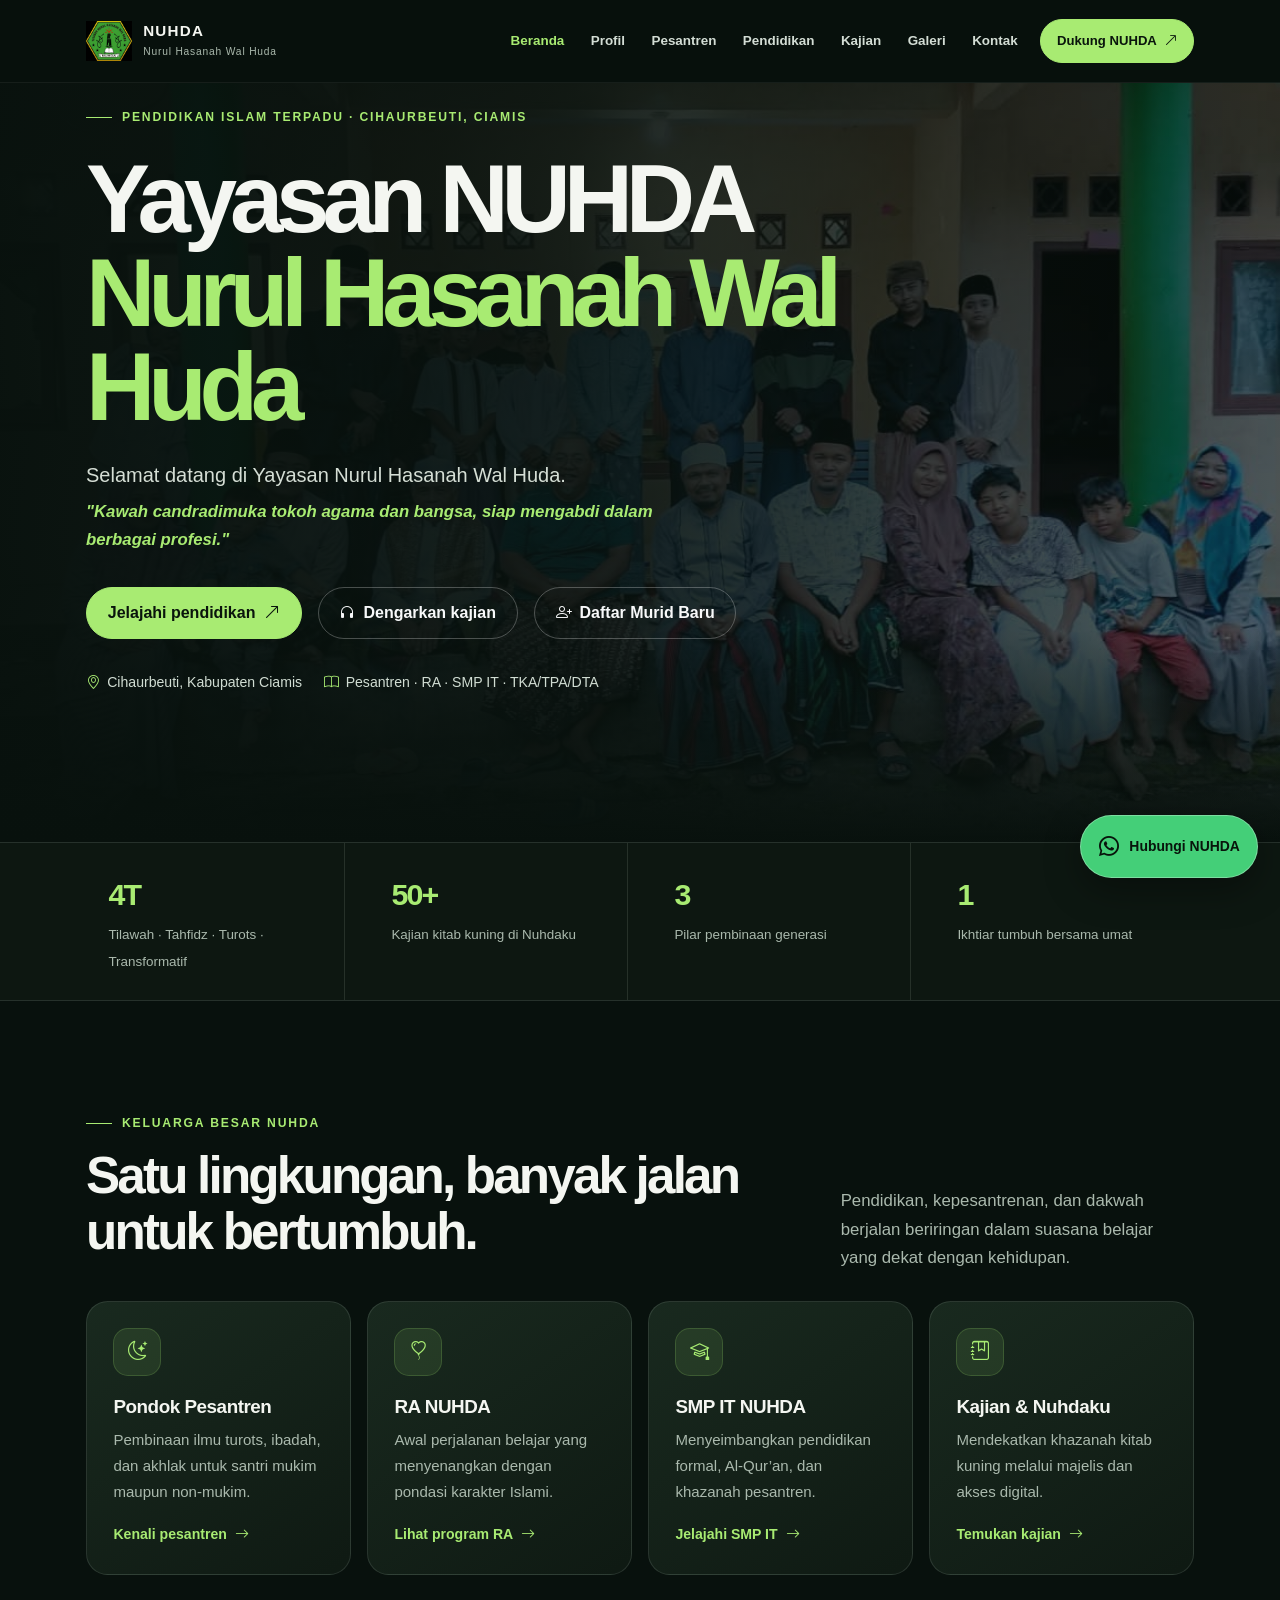
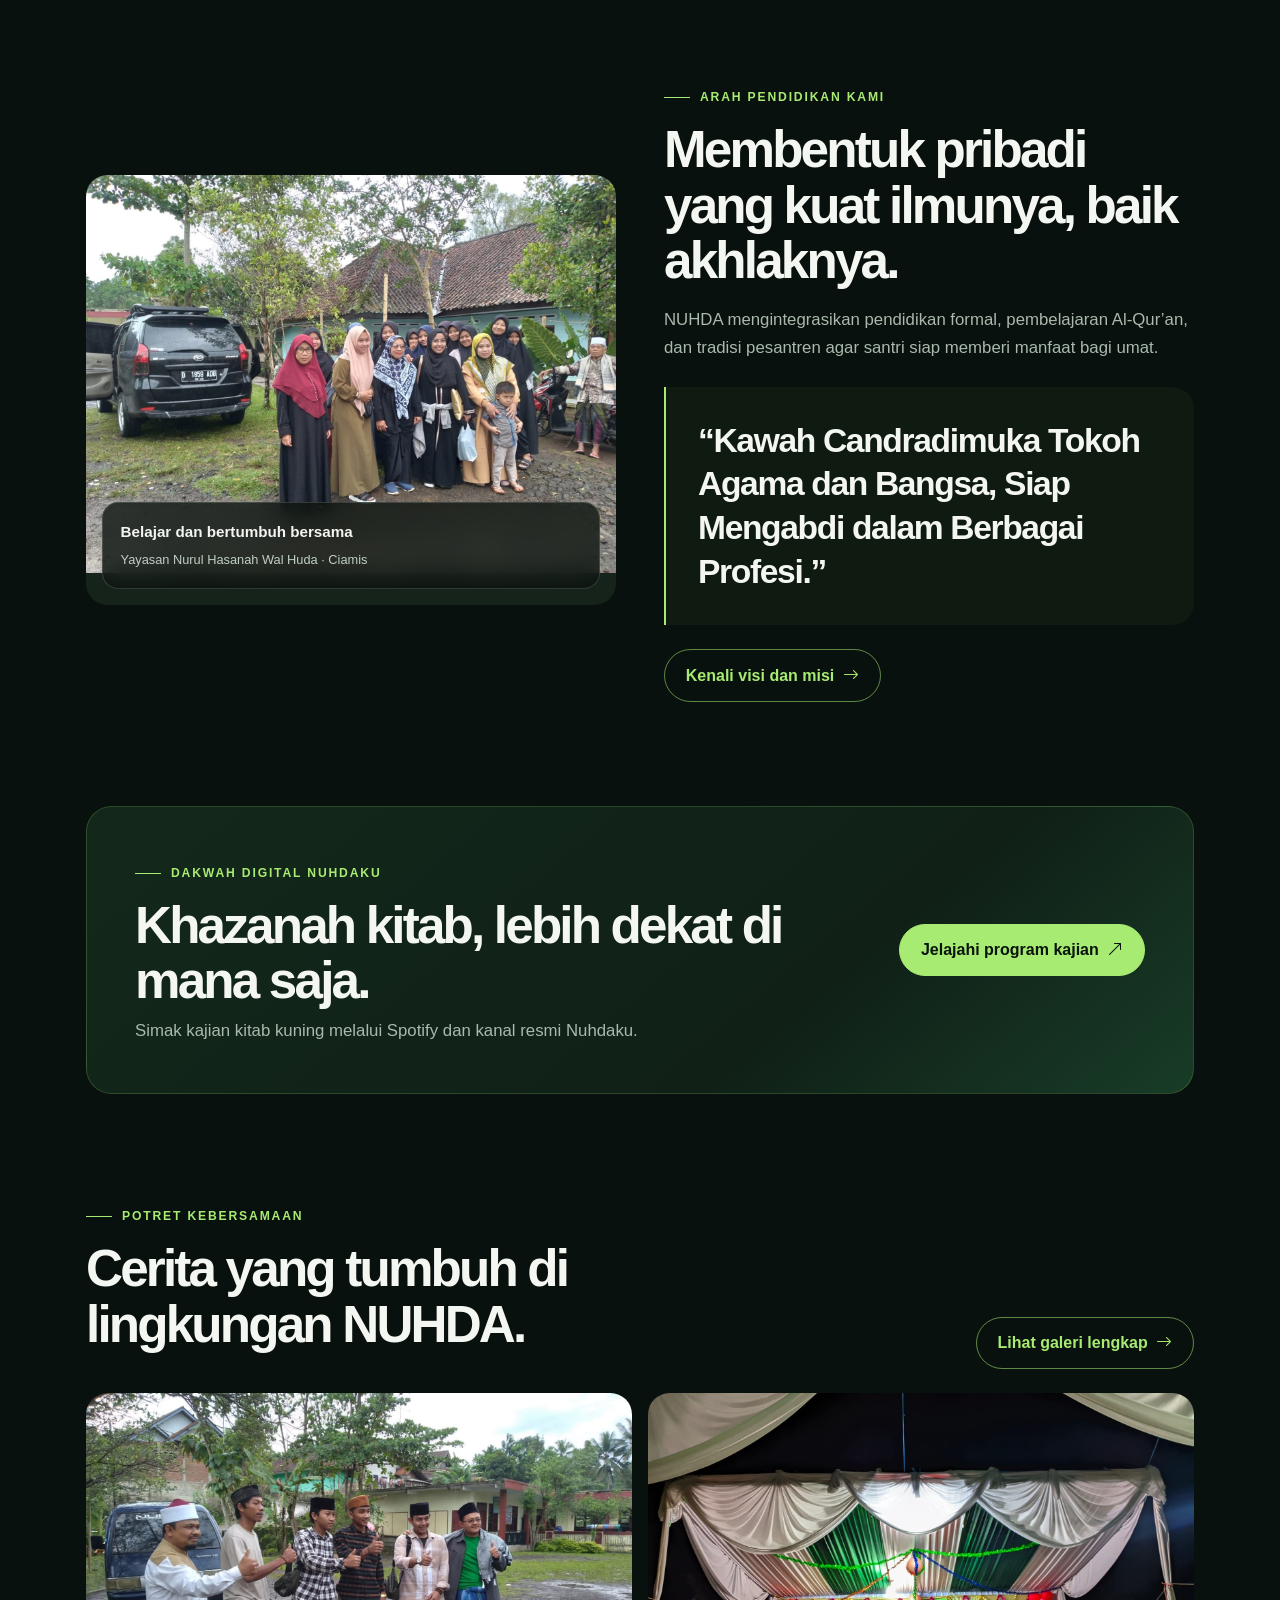
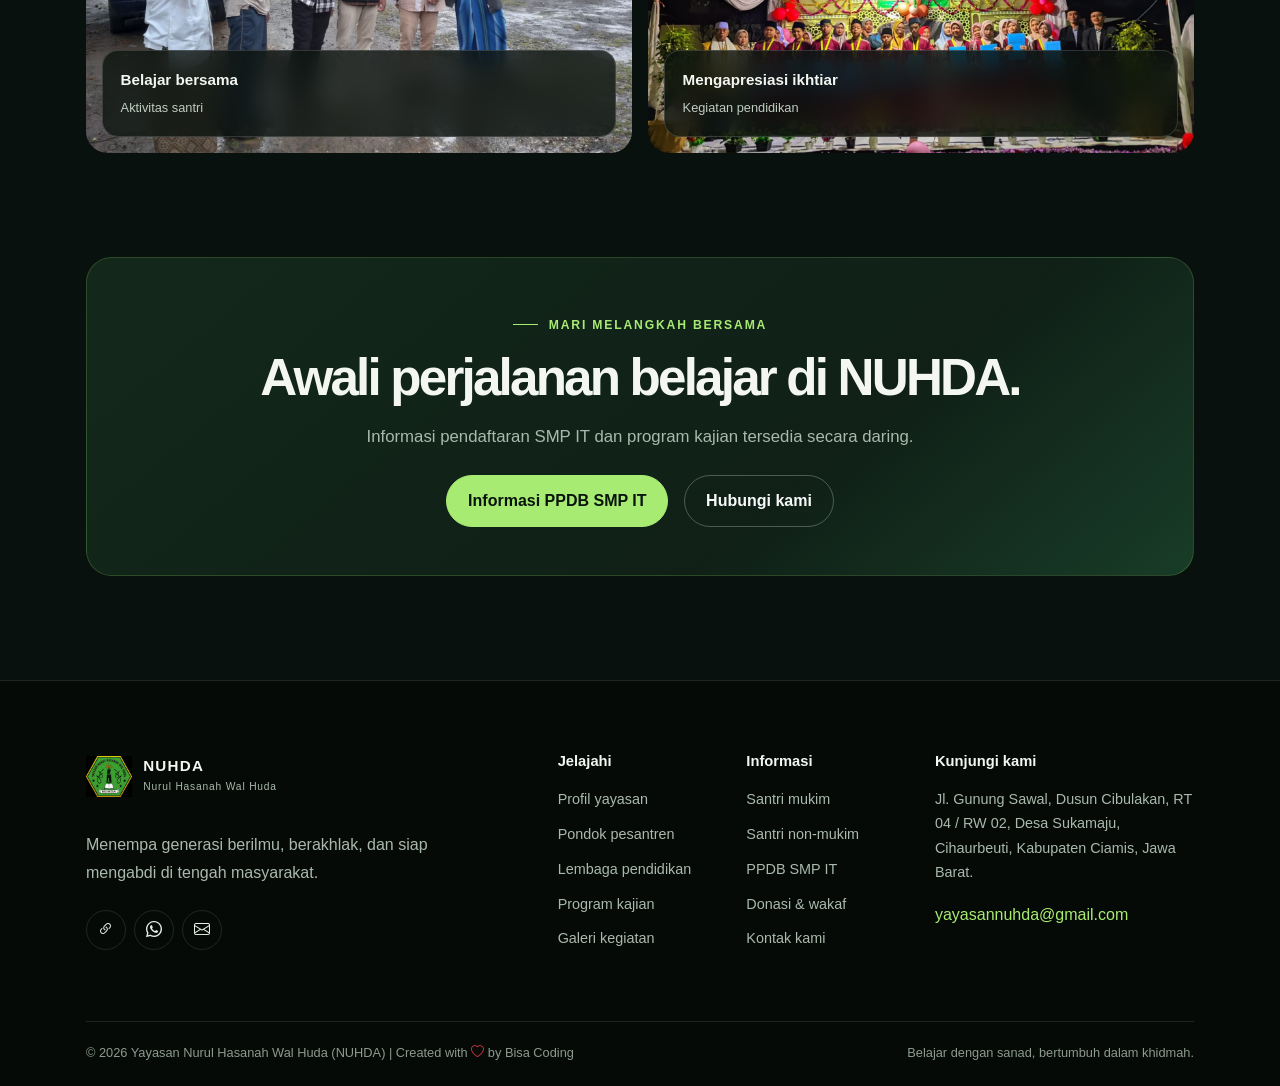
==== index.html @ dc259652 "first commit" ====
<!doctype html>
<html lang="id">
  <head>
    <meta charset="utf-8" />
    <meta name="viewport" content="width=device-width, initial-scale=1" />
    <meta
      name="description"
      content="Yayasan Nurul Hasanah Wal Huda (NUHDA), pondok pesantren dan pendidikan Islam terpadu di Cihaurbeuti, Ciamis."
    />
    <title>Yayasan NUHDA — Tumbuh dalam Ilmu, Mengabdi untuk Umat</title>
    <link rel="preconnect" href="https://cdn.jsdelivr.net" />
    <link
      href="https://cdn.jsdelivr.net/npm/bootstrap@5.3.3/dist/css/bootstrap.min.css"
      rel="stylesheet"
    />
    <link
      href="https://cdn.jsdelivr.net/npm/bootstrap-icons@1.11.3/font/bootstrap-icons.min.css"
      rel="stylesheet"
    />
    <link href="assets/css/site.css" rel="stylesheet" />
  </head>
  <body data-page="beranda">
    <header class="site-header" data-site-header></header>
    <main>
      <section class="hero">
        <div class="container">
          <div class="hero-copy">
            <span class="eyebrow"
              >Pendidikan Islam terpadu · Cihaurbeuti, Ciamis</span
            >
            <h1 class="display-title mt-4">
              Yayasan NUHDA<br /><span class="text-green"
                >Nurul Hasanah Wal Huda</span
              >
            </h1>
            <p class="lead">
              Selamat datang di Yayasan Nurul Hasanah Wal Huda.
              <span
                >"Kawah candradimuka tokoh agama dan bangsa, siap mengabdi dalam
                berbagai profesi."</span
              >
            </p>
            <div class="d-flex flex-wrap gap-3">
              <a class="btn btn-primary-green" href="pages/smp-it.html"
                >Jelajahi pendidikan <i class="bi bi-arrow-up-right ms-1"></i
              ></a>
              <a class="btn btn-outline-light" href="pages/kajian.html"
                ><i class="bi bi-headphones me-2"></i>Dengarkan kajian</a
              >
              <a
                class="btn btn-outline-light"
                href="https://docs.google.com/forms/d/e/1FAIpQLSdD_iq2Guu_3qUy7nrTUKquyQAvPeMCPxiFYyn03ZFyTXqx8Q/viewform" target="_blank" rel="noopener noreferrer"
                ><i class="bi bi-person-plus me-2"></i>Daftar Murid Baru</a
              >
            </div>
            <div class="hero-meta">
              <span
                ><i class="bi bi-geo-alt"></i> Cihaurbeuti, Kabupaten
                Ciamis</span
              >
              <span
                ><i class="bi bi-book"></i> Pesantren · RA · SMP IT ·
                TKA/TPA/DTA</span
              >
            </div>
          </div>
        </div>
      </section>

      <section class="stat-strip">
        <div class="container">
          <div class="row row-cols-2 row-cols-lg-4">
            <div class="col">
              <div class="stat-item">
                <strong>4T</strong
                ><span>Tilawah · Tahfidz · Turots · Transformatif</span>
              </div>
            </div>
            <div class="col">
              <div class="stat-item">
                <strong>50+</strong><span>Kajian kitab kuning di Nuhdaku</span>
              </div>
            </div>
            <div class="col">
              <div class="stat-item">
                <strong>3</strong><span>Pilar pembinaan generasi</span>
              </div>
            </div>
            <div class="col">
              <div class="stat-item border-0">
                <strong>1</strong><span>Ikhtiar tumbuh bersama umat</span>
              </div>
            </div>
          </div>
        </div>
      </section>

      <section class="section-space">
        <div class="container">
          <div class="row align-items-end justify-content-between mb-4">
            <div class="col-lg-8">
              <span class="eyebrow">Keluarga besar NUHDA</span>
              <h2 class="section-title">
                Satu lingkungan, banyak jalan untuk bertumbuh.
              </h2>
            </div>
            <div class="col-lg-4">
              <p class="section-intro mb-1">
                Pendidikan, kepesantrenan, dan dakwah berjalan beriringan dalam
                suasana belajar yang dekat dengan kehidupan.
              </p>
            </div>
          </div>
          <div class="row g-3">
            <div class="col-md-6 col-lg-3">
              <a class="surface-card" href="pages/pesantren.html"
                ><span class="card-icon"><i class="bi bi-moon-stars"></i></span>
                <h3>Pondok Pesantren</h3>
                <p>
                  Pembinaan ilmu turots, ibadah, dan akhlak untuk santri mukim
                  maupun non-mukim.
                </p>
                <span class="card-arrow"
                  >Kenali pesantren <i class="bi bi-arrow-right"></i></span
              ></a>
            </div>
            <div class="col-md-6 col-lg-3">
              <a class="surface-card" href="pages/ra.html"
                ><span class="card-icon"
                  ><i class="bi bi-balloon-heart"></i
                ></span>
                <h3>RA NUHDA</h3>
                <p>
                  Awal perjalanan belajar yang menyenangkan dengan pondasi
                  karakter Islami.
                </p>
                <span class="card-arrow"
                  >Lihat program RA <i class="bi bi-arrow-right"></i></span
              ></a>
            </div>
            <div class="col-md-6 col-lg-3">
              <a class="surface-card" href="pages/smp-it.html"
                ><span class="card-icon"
                  ><i class="bi bi-mortarboard"></i
                ></span>
                <h3>SMP IT NUHDA</h3>
                <p>
                  Menyeimbangkan pendidikan formal, Al-Qur’an, dan khazanah
                  pesantren.
                </p>
                <span class="card-arrow"
                  >Jelajahi SMP IT <i class="bi bi-arrow-right"></i></span
              ></a>
            </div>
            <div class="col-md-6 col-lg-3">
              <a class="surface-card" href="pages/kajian.html"
                ><span class="card-icon"
                  ><i class="bi bi-journal-bookmark"></i
                ></span>
                <h3>Kajian & Nuhdaku</h3>
                <p>
                  Mendekatkan khazanah kitab kuning melalui majelis dan akses
                  digital.
                </p>
                <span class="card-arrow"
                  >Temukan kajian <i class="bi bi-arrow-right"></i></span
              ></a>
            </div>
          </div>
        </div>
      </section>

      <section class="section-space pt-0">
        <div class="container">
          <div class="row g-5 align-items-center">
            <div class="col-lg-6">
              <div class="photo-frame" style="min-height: 430px">
                <img
                  src="assets/img/gallery/WhatsApp%20Image%202026-10-20%20at%2012.42.22%20(1).jpeg"
                  alt="Keluarga besar NUHDA berkumpul di lingkungan pesantren"
                  loading="lazy"
                />
                <div class="photo-caption">
                  <strong>Belajar dan bertumbuh bersama</strong
                  ><span>Yayasan Nurul Hasanah Wal Huda · Ciamis</span>
                </div>
              </div>
            </div>
            <div class="col-lg-6">
              <span class="eyebrow">Arah pendidikan kami</span>
              <h2 class="section-title">
                Membentuk pribadi yang kuat ilmunya, baik akhlaknya.
              </h2>
              <p class="section-intro mb-4">
                NUHDA mengintegrasikan pendidikan formal, pembelajaran
                Al-Qur’an, dan tradisi pesantren agar santri siap memberi
                manfaat bagi umat.
              </p>
              <div class="quote-block mb-4">
                <p>
                  “Kawah Candradimuka Tokoh Agama dan Bangsa, Siap Mengabdi
                  dalam Berbagai Profesi.”
                </p>
              </div>
              <a class="btn btn-outline-green" href="pages/profil.html"
                >Kenali visi dan misi <i class="bi bi-arrow-right ms-1"></i
              ></a>
            </div>
          </div>
        </div>
      </section>

      <section class="section-space pt-0">
        <div class="container">
          <div class="accent-panel">
            <div class="row align-items-center g-4">
              <div class="col-lg-8">
                <span class="eyebrow">Dakwah digital NUHDAKU</span>
                <h2 class="section-title mb-2">
                  Khazanah kitab, lebih dekat di mana saja.
                </h2>
                <p class="section-intro mb-0">
                  Simak kajian kitab kuning melalui Spotify dan kanal resmi
                  Nuhdaku.
                </p>
              </div>
              <div class="col-lg-4 text-lg-end">
                <a class="btn btn-primary-green" href="pages/kajian.html"
                  >Jelajahi program kajian
                  <i class="bi bi-arrow-up-right ms-1"></i
                ></a>
              </div>
            </div>
          </div>
        </div>
      </section>

      <section class="section-space pt-0">
        <div class="container">
          <div class="row align-items-end justify-content-between mb-4">
            <div class="col-md-8">
              <span class="eyebrow">Potret kebersamaan</span>
              <h2 class="section-title">
                Cerita yang tumbuh di lingkungan NUHDA.
              </h2>
            </div>
            <div class="col-md-4 text-md-end">
              <a class="btn btn-outline-green" href="pages/galeri.html"
                >Lihat galeri lengkap <i class="bi bi-arrow-right ms-1"></i
              ></a>
            </div>
          </div>
          <div class="row g-3">
            <div class="col-md-6">
              <a
                href="pages/galeri.html"
                class="photo-frame d-block"
                style="height: 360px"
                ><img
                  src="assets/img/gallery/WhatsApp%20Image%202026-10-20%20at%2012.42.22.jpeg"
                  alt="Santri mengikuti kegiatan belajar bersama"
                  loading="lazy"
                />
                <div class="photo-caption">
                  <strong>Belajar bersama</strong><span>Aktivitas santri</span>
                </div></a
              >
            </div>
            <div class="col-md-6">
              <a
                href="pages/galeri.html"
                class="photo-frame d-block"
                style="height: 360px"
                ><img
                  src="assets/img/gallery/WhatsApp%20Image%202026-10-20%20at%2012.42.24.jpeg"
                  alt="Santri dan pengajar dalam acara apresiasi"
                  loading="lazy"
                />
                <div class="photo-caption">
                  <strong>Mengapresiasi ikhtiar</strong
                  ><span>Kegiatan pendidikan</span>
                </div></a
              >
            </div>
          </div>
        </div>
      </section>

      <section class="section-space pt-0">
        <div class="container">
          <div class="accent-panel text-center">
            <span class="eyebrow">Mari melangkah bersama</span>
            <h2 class="section-title mx-auto">
              Awali perjalanan belajar di NUHDA.
            </h2>
            <p class="section-intro mx-auto mb-4">
              Informasi pendaftaran SMP IT dan program kajian tersedia secara
              daring.
            </p>
            <div class="d-flex justify-content-center flex-wrap gap-3">
              <a class="btn btn-primary-green" href="pages/smp-it.html"
                >Informasi PPDB SMP IT</a
              ><a class="btn btn-outline-light" href="pages/kontak.html"
                >Hubungi kami</a
              >
            </div>
          </div>
        </div>
      </section>
    </main>
    <div data-site-footer></div>
    <script src="https://cdn.jsdelivr.net/npm/bootstrap@5.3.3/dist/js/bootstrap.bundle.min.js"></script>
    <script src="assets/js/main.js"></script>
  </body>
</html>
---- assets/css/site.css ----
:root {
  --ink: #08110d;
  --ink-soft: #101b15;
  --surface: #15231b;
  --surface-light: #1b2c21;
  --line: rgba(220, 239, 224, 0.12);
  --text: #f4f6f1;
  --muted: #aab9ad;
  --green: #a8eb72;
  --green-strong: #4cc576;
  --green-dark: #173d2b;
  --cream: #e6eadf;
  --radius: 1.35rem;
  --shadow: 0 24px 70px rgba(0, 0, 0, 0.26);
}

* {
  box-sizing: border-box;
}
html {
  scroll-behavior: smooth;
  overflow-x: clip;
}
body {
  background: var(--ink);
  color: var(--text);
  font-family: Inter, "Segoe UI", Arial, sans-serif;
  line-height: 1.7;
  -webkit-font-smoothing: antialiased;
  overflow-x: clip;
}
::selection {
  background: var(--green);
  color: var(--ink);
}
a {
  color: inherit;
  text-decoration: none;
}
a:hover {
  color: var(--green);
}
img {
  max-width: 100%;
}
.text-muted {
  color: var(--muted) !important;
}
.text-green {
  color: var(--green) !important;
}
.text-uppercase {
  letter-spacing: 0.14em;
}
.section-space {
  padding: 6.5rem 0;
}
.section-space-sm {
  padding: 4.5rem 0;
}
.container {
  --bs-gutter-x: 2rem;
}
.eyebrow {
  display: inline-flex;
  align-items: center;
  gap: 0.65rem;
  color: var(--green);
  font-size: 0.76rem;
  font-weight: 750;
  letter-spacing: 0.15em;
  text-transform: uppercase;
}
.eyebrow::before {
  content: "";
  width: 1.6rem;
  height: 1px;
  background: currentColor;
}
.section-title {
  max-width: 760px;
  margin: 0.9rem 0 1.1rem;
  font-size: clamp(2rem, 4vw, 3.6rem);
  font-weight: 700;
  letter-spacing: -0.055em;
  line-height: 1.08;
}
.section-intro {
  max-width: 650px;
  color: var(--muted);
  font-size: 1.05rem;
}
.display-title {
  font-size: clamp(3rem, 7.5vw, 6.6rem);
  line-height: 0.98;
  letter-spacing: -0.075em;
  font-weight: 750;
}
.btn {
  border-radius: 999px;
  padding: 0.82rem 1.3rem;
  font-weight: 700;
  transition:
    transform 0.2s ease,
    background 0.2s ease;
}
.btn:hover {
  transform: translateY(-2px);
}
.btn-primary-green {
  color: #09140c;
  background: var(--green);
  border: 1px solid var(--green);
}
.btn-primary-green:hover,
.btn-primary-green:focus {
  color: #09140c;
  background: #bdf68e;
  border-color: #bdf68e;
}
.btn-outline-light {
  border-color: rgba(255, 255, 255, 0.26);
}
.btn-outline-light:hover {
  background: rgba(255, 255, 255, 0.08);
  border-color: rgba(255, 255, 255, 0.6);
  color: white;
}
.btn-outline-green {
  border: 1px solid rgba(168, 235, 114, 0.55);
  color: var(--green);
}
.btn-outline-green:hover {
  background: var(--green);
  color: var(--ink);
}
.site-header {
  position: sticky;
  top: 0;
  z-index: 1000;
  background: rgba(8, 17, 13, 0.89);
  border-bottom: 1px solid rgba(255, 255, 255, 0.06);
  backdrop-filter: blur(18px);
}
.navbar {
  min-height: 82px;
}
.navbar-brand {
  display: inline-flex;
  gap: 0.7rem;
  align-items: center;
  color: var(--text);
}
.brand-logo {
  display: block;
  width: 46px;
  height: 46px;
  flex: 0 0 46px;
  object-fit: contain;
}
.brand-name {
  display: block;
  font-size: 0.95rem;
  font-weight: 800;
  letter-spacing: 0.08em;
  line-height: 1.15;
  color: var(--text);
}
.brand-name:hover {
  color: var(--green) !important;
}
.brand-sub {
  display: block;
  margin-top: 0.24rem;
  color: var(--muted);
  font-size: 0.64rem;
  letter-spacing: 0.08em;
}
.navbar-nav {
  gap: 0.15rem;
}
.navbar-nav .nav-link {
  padding: 0.65rem 0.75rem !important;
  color: #d3ddd5;
  font-size: 0.84rem;
  font-weight: 600;
}
.navbar-nav .nav-link:hover,
.navbar-nav .nav-link.active,
.navbar-nav .show > .nav-link {
  color: var(--green);
}
.dropdown-menu {
  padding: 0.55rem;
  background: var(--surface);
  border: 1px solid var(--line);
  border-radius: 0.9rem;
  box-shadow: var(--shadow);
}
.dropdown-item {
  padding: 0.7rem 0.85rem;
  color: #e2e9e3;
  border-radius: 0.55rem;
  font-size: 0.88rem;
}
.dropdown-item:hover,
.dropdown-item.active {
  color: var(--green);
  background: rgba(168, 235, 114, 0.09);
}
.navbar-toggler {
  border-color: var(--line);
  box-shadow: none !important;
}
.navbar-toggler-icon {
  filter: invert(1);
}
.nav-cta {
  font-size: 0.82rem;
  padding: 0.7rem 1rem;
}
.page-hero {
  position: relative;
  overflow: hidden;
  padding: 1rem 0 5rem;
  background:
    radial-gradient(
      ellipse at 85% 10%,
      rgba(76, 197, 118, 0.17),
      transparent 33%
    ),
    linear-gradient(180deg, #0b1710, var(--ink));
}
.page-hero::after {
  position: absolute;
  content: "";
  width: 360px;
  height: 360px;
  right: -110px;
  bottom: -240px;
  border: 1px solid rgba(168, 235, 114, 0.16);
  border-radius: 50%;
  box-shadow:
    0 0 0 48px rgba(168, 235, 114, 0.025),
    0 0 0 96px rgba(168, 235, 114, 0.02);
}
.page-hero .container {
  position: relative;
  z-index: 1;
}
.page-hero h1 {
  max-width: 850px;
  margin: 1rem 0;
  font-size: clamp(2.7rem, 6vw, 5.4rem);
  letter-spacing: -0.07em;
  line-height: 1.02;
}
.page-hero p {
  max-width: 670px;
  color: var(--muted);
  font-size: 1.1rem;
  font-style: italic;
}
.hero {
  min-height: min(760px, calc(100vh - 82px));
  display: flex;
  align-items: flex-start;
  position: relative;
  isolation: isolate;
  overflow: hidden;
}
.hero::before {
  position: absolute;
  z-index: -2;
  inset: 0;
  content: "";
  background: url("../img/gallery/WhatsApp Image 2026-10-20 at 20.29.22.jpeg")
    center 44% / cover no-repeat;
  opacity: 0.48;
}
.hero::after {
  position: absolute;
  z-index: -1;
  inset: 0;
  content: "";
  background:
    linear-gradient(
      90deg,
      rgba(8, 17, 13, 0.98) 0%,
      rgba(8, 17, 13, 0.84) 45%,
      rgba(8, 17, 13, 0.23) 100%
    ),
    linear-gradient(0deg, var(--ink), transparent 28%);
}
.hero-copy {
  max-width: 820px;
  padding: 1rem 0 6.5rem;
}
.hero-copy .lead {
  max-width: 610px;
  margin: 1.5rem 0 2rem;
  color: #d5ded5;
  font-size: clamp(1.04rem, 2vw, 1.25rem);
}
.lead span {
  display: block;
  margin-top: 0.35rem;
  color: var(--green);
  font-size: 1.05rem;
  font-weight: 650;
  font-style: italic;
}
.hero-meta {
  display: flex;
  flex-wrap: wrap;
  gap: 0.6rem 1.4rem;
  margin-top: 2rem;
  color: #d1ddd3;
  font-size: 0.88rem;
}
.hero-meta span {
  display: inline-flex;
  gap: 0.45rem;
  align-items: center;
}
.hero-meta i {
  color: var(--green);
}
.stat-strip {
  position: relative;
  margin-top: -1px;
  background: #0d1711;
  border-block: 1px solid var(--line);
}
.stat-item {
  height: 100%;
  padding: 1.6rem 1.4rem;
  border-right: 1px solid var(--line);
}
.stat-item strong {
  display: block;
  color: var(--green);
  font-size: 1.9rem;
  letter-spacing: -0.06em;
}
.stat-item span {
  color: var(--muted);
  font-size: 0.84rem;
}
article.surface-card{
  min-height: 300px;
  padding: 1.65rem;
}
.surface-card {
  min-height: 150px;
  padding: 1.65rem;
  background: linear-gradient(
    145deg,
    rgba(26, 43, 32, 0.96),
    rgba(15, 26, 19, 0.98)
  );
  border: 1px solid var(--line);
  border-radius: var(--radius);
  transition:
    border-color 0.2s ease,
    transform 0.2s ease;
}
a.surface-card {
  display: block;
}
a.surface-card:hover {
  transform: translateY(-5px);
  border-color: rgba(168, 235, 114, 0.45);
  color: var(--text);
}
.card-icon {
  display: grid;
  width: 48px;
  height: 48px;
  place-items: center;
  margin-bottom: 1.25rem;
  color: var(--green);
  background: rgba(168, 235, 114, 0.1);
  border: 1px solid rgba(168, 235, 114, 0.18);
  border-radius: 15px;
  font-size: 1.2rem;
}
.surface-card h3 {
  margin-bottom: 0.55rem;
  font-size: 1.18rem;
  font-weight: 700;
  letter-spacing: -0.025em;
}
.surface-card p {
  margin-bottom: 0;
  color: var(--muted);
  font-size: 0.94rem;
}
.card-arrow {
  display: inline-flex;
  align-items: center;
  gap: 0.5rem;
  margin-top: 1.2rem;
  color: var(--green);
  font-size: 0.88rem;
  font-weight: 700;
}
.photo-frame {
  position: relative;
  overflow: hidden;
  border-radius: var(--radius);
  background: var(--surface);
}
.photo-frame img {
  width: 100%;
  height: 100%;
  min-height: 280px;
  object-fit: cover;
}
.photo-caption {
  position: absolute;
  right: 1rem;
  bottom: 1rem;
  left: 1rem;
  padding: 1rem 1.1rem;
  background: rgba(8, 17, 13, 0.76);
  border: 1px solid rgba(255, 255, 255, 0.15);
  border-radius: 1rem;
  backdrop-filter: blur(12px);
}
.photo-caption strong {
  display: block;
  font-size: 0.95rem;
}
.photo-caption span {
  color: #c0cec2;
  font-size: 0.8rem;
}
.quote-block {
  padding: 2rem;
  border-left: 2px solid var(--green);
  background: rgba(168, 235, 114, 0.045);
  border-radius: 0 var(--radius) var(--radius) 0;
}
.quote-block p {
  margin: 0;
  font-size: clamp(1.35rem, 3vw, 2.1rem);
  font-weight: 650;
  letter-spacing: -0.04em;
  line-height: 1.3;
}
.list-check {
  display: grid;
  gap: 0.8rem;
  padding: 0;
  list-style: none;
}
.list-check li {
  display: flex;
  gap: 0.75rem;
  align-items: flex-start;
  color: #d4ded5;
}
.list-check i {
  margin-top: 0.35rem;
  color: var(--green);
}
.pill {
  display: inline-flex;
  padding: 0.38rem 0.76rem;
  color: #dff4cf;
  background: rgba(168, 235, 114, 0.08);
  border: 1px solid rgba(168, 235, 114, 0.16);
  border-radius: 999px;
  font-size: 0.78rem;
  font-weight: 650;
}
.accent-panel {
  padding: clamp(1.5rem, 4vw, 3rem);
  background: linear-gradient(140deg, #13281a, #102017 66%, #183c27);
  border: 1px solid rgba(168, 235, 114, 0.18);
  border-radius: calc(var(--radius) + 0.25rem);
}
.soft-divider {
  border-color: var(--line);
  opacity: 1;
}
.program-number {
  color: var(--green);
  font-size: 0.8rem;
  font-weight: 800;
  letter-spacing: 0.15em;
}
.program-card {
  min-height: 240px;
}
.form-control,
.form-select {
  padding: 0.8rem 0.95rem;
  color: var(--text);
  background: #0d1711;
  border-color: var(--line);
  border-radius: 0.8rem;
}
.form-control:focus,
.form-select:focus {
  color: var(--text);
  background: #0d1711;
  border-color: var(--green-strong);
  box-shadow: 0 0 0 0.2rem rgba(76, 197, 118, 0.12);
}
.form-control::placeholder {
  color: #819087;
}
.form-label {
  color: #d9e2da;
  font-size: 0.87rem;
  font-weight: 650;
}
.map-frame {
  position: relative;
  height: 320px;
  min-height: 0;
  overflow: hidden;
  isolation: isolate;
  background: var(--surface);
  border: 1px solid var(--line);
  border-radius: var(--radius);
}
.map-frame iframe {
  position: absolute;
  inset: 0;
  display: block;
  width: 100%;
  height: 100%;
  min-height: 0;
  border: 0;
  filter: grayscale(0.8) invert(0.9) contrast(0.86);
}
.contact-map-grid {
  display: grid;
  grid-template-columns: repeat(2, minmax(0, 1fr));
  gap: 1rem;
  margin-top: 1rem;
}
.contact-map-grid > [class*="col-"] {
  width: auto;
  padding: 0;
}
.contact-map-grid .surface-card {
  height: auto;
  min-height: 150px;
}
.site-footer {
  position: relative;
  z-index: 1;
  padding: 4.5rem 0 1.4rem;
  background: #050a07;
  border-top: 1px solid var(--line);
}
.footer-title {
  margin-bottom: 1rem;
  font-size: 0.92rem;
  font-weight: 750;
}
.footer-links {
  display: grid;
  gap: 0.65rem;
  padding: 0;
  list-style: none;
  color: var(--muted);
  font-size: 0.9rem;
}
.footer-links a:hover {
  color: var(--green);
}
.footer-bottom {
  margin-top: 3.4rem;
  padding-top: 1.2rem;
  border-top: 1px solid var(--line);
  color: #8c9a8f;
  font-size: 0.8rem;
}
.social-link {
  display: inline-grid;
  width: 40px;
  height: 40px;
  place-items: center;
  color: #e5eee6;
  border: 1px solid var(--line);
  border-radius: 50%;
}
.social-link:hover {
  color: var(--ink);
  background: var(--green);
  border-color: var(--green);
}
.whatsapp-float {
  position: fixed;
  z-index: 1050;
  right: 1.35rem;
  bottom: 1.35rem;
  display: flex;
  align-items: center;
  gap: 0.65rem;
  padding: 0.85rem 1.1rem;
  color: #08140b;
  background: #44cf78;
  border: 1px solid rgba(255, 255, 255, 0.3);
  border-radius: 999px;
  box-shadow: 0 12px 36px rgba(0, 0, 0, 0.35);
  font-size: 0.87rem;
  font-weight: 800;
}
.whatsapp-float:hover {
  color: #08140b;
  background: #70e697;
  transform: translateY(-2px);
}
.whatsapp-float i {
  font-size: 1.25rem;
}
.breadcrumb {
  --bs-breadcrumb-divider-color: rgba(255, 255, 255, 0.38);
  margin-bottom: 1.7rem;
}
.breadcrumb-item,
.breadcrumb-item a {
  color: #afc1b2;
  font-size: 0.82rem;
}
.breadcrumb-item.active {
  color: var(--green);
}
.table-dark {
  --bs-table-bg: rgba(15, 26, 19, 0.88);
  --bs-table-color: #e7eee7;
  --bs-table-border-color: var(--line);
}
.table-responsive {
  overflow: hidden;
  border: 1px solid var(--line);
  border-radius: 1rem;
}
.accordion-item {
  color: var(--text);
  background: var(--surface);
  border-color: var(--line);
}
.accordion-button {
  color: var(--text);
  background: var(--surface-light);
  font-weight: 700;
}
.accordion-button:not(.collapsed) {
  color: var(--green);
  background: #1a3022;
  box-shadow: none;
}
.accordion-button:focus {
  box-shadow: 0 0 0 0.2rem rgba(76, 197, 118, 0.13);
}
.accordion-button::after {
  filter: invert(1);
}
.accordion-body {
  color: #c4d0c6;
}
.swiper {
  width: 100%;
}
.gallery-main {
  overflow: hidden;
  border-radius: var(--radius);
  background: var(--surface);
}
.gallery-main .swiper-slide {
  position: relative;
  height: min(62vw, 620px);
  min-height: 300px;
  overflow: hidden;
}
.gallery-main img {
  width: 100%;
  height: 100%;
  object-fit: cover;
}
.gallery-main .photo-caption {
  max-width: 430px;
}
.gallery-thumb-navigation {
  display: flex;
  align-items: center;
  gap: 0.75rem;
  margin-top: 1rem;
}
.gallery-thumb-navigation button {
  display: grid;
  flex: 0 0 42px;
  width: 42px;
  height: 42px;
  place-items: center;
  color: var(--ink);
  background: var(--surface);
  border: 1px solid var(--line);
  border-radius: 50%;
}
.gallery-thumb-navigation button:hover:not(:disabled) {
  color: var(--ink);
  background: var(--green);
  border-color: var(--green);
}
.gallery-thumb-navigation button:disabled {
  cursor: not-allowed;
  opacity: 0.4;
}
.gallery-thumbs {
  min-width: 0;
  margin-top: 0;
}
.gallery-thumbs .swiper-slide {
  height: 92px;
  overflow: hidden;
  opacity: 0.48;
  border: 2px solid transparent;
  border-radius: 0.8rem;
  cursor: pointer;
}
.gallery-thumbs .swiper-slide-thumb-active {
  opacity: 1;
  border-color: var(--green);
}
.gallery-thumbs img {
  width: 100%;
  height: 100%;
  object-fit: cover;
}
.filter-chip {
  padding: 0.56rem 0.95rem;
  color: #cbd7cd;
  background: transparent;
  border: 1px solid var(--line);
  border-radius: 999px;
  font-size: 0.84rem;
  font-weight: 650;
}
.filter-chip:hover,
.filter-chip.active {
  color: var(--ink);
  background: var(--green);
  border-color: var(--green);
}
.gallery-section[data-hidden="true"] {
  display: none;
}
.form-message {
  min-height: 1.5rem;
  color: var(--green);
  font-size: 0.9rem;
}
.ratio > iframe {
  border: 0;
}

@media (max-width: 991.98px) {
  .contact-map-grid {
    grid-template-columns: 1fr;
  }
  .navbar-collapse {
    padding: 1rem 0 1.4rem;
  }
  .navbar-nav {
    gap: 0;
  }
  .navbar-nav .nav-link {
    padding: 0.72rem 0.3rem !important;
  }
  .nav-cta {
    margin-top: 0.7rem;
  }
  .hero {
    min-height: 680px;
  }
  .hero::after {
    background:
      linear-gradient(90deg, rgba(8, 17, 13, 0.94), rgba(8, 17, 13, 0.55)),
      linear-gradient(0deg, var(--ink), transparent 35%);
  }
  .section-space {
    padding: 5rem 0;
  }
}
@media (max-width: 575.98px) {
  .container {
    --bs-gutter-x: 1.35rem;
  }
  .row.g-5 {
    margin-left: -0.675rem !important;
    margin-right: -0.675rem !important;
  }
  .navbar {
    min-height: 72px;
  }
  .brand-logo {
    width: 40px;
    height: 40px;
    flex-basis: 40px;
  }
  .hero {
    min-height: 650px;
  }
  .hero-copy {
    padding: 1rem 0 5rem;
  }
  .page-hero {
    padding: 1rem 0 3.7rem;
  }
  .section-space {
    padding: 4rem 0;
  }
  .stat-item {
    padding: 1.15rem 0.75rem;
  }
  .stat-item strong {
    font-size: 1.55rem;
  }
  .stat-item span {
    font-size: 0.75rem;
  }
  .gallery-thumbs .swiper-slide {
    height: 68px;
  }
  .whatsapp-float {
    right: 0.8rem;
    bottom: 0.8rem;
    padding: 0.78rem 0.9rem;
  }
  .whatsapp-float span {
    display: none;
  }
}
@media (prefers-reduced-motion: reduce) {
  *,
  *::before,
  *::after {
    scroll-behavior: auto !important;
    transition: none !important;
  }
}
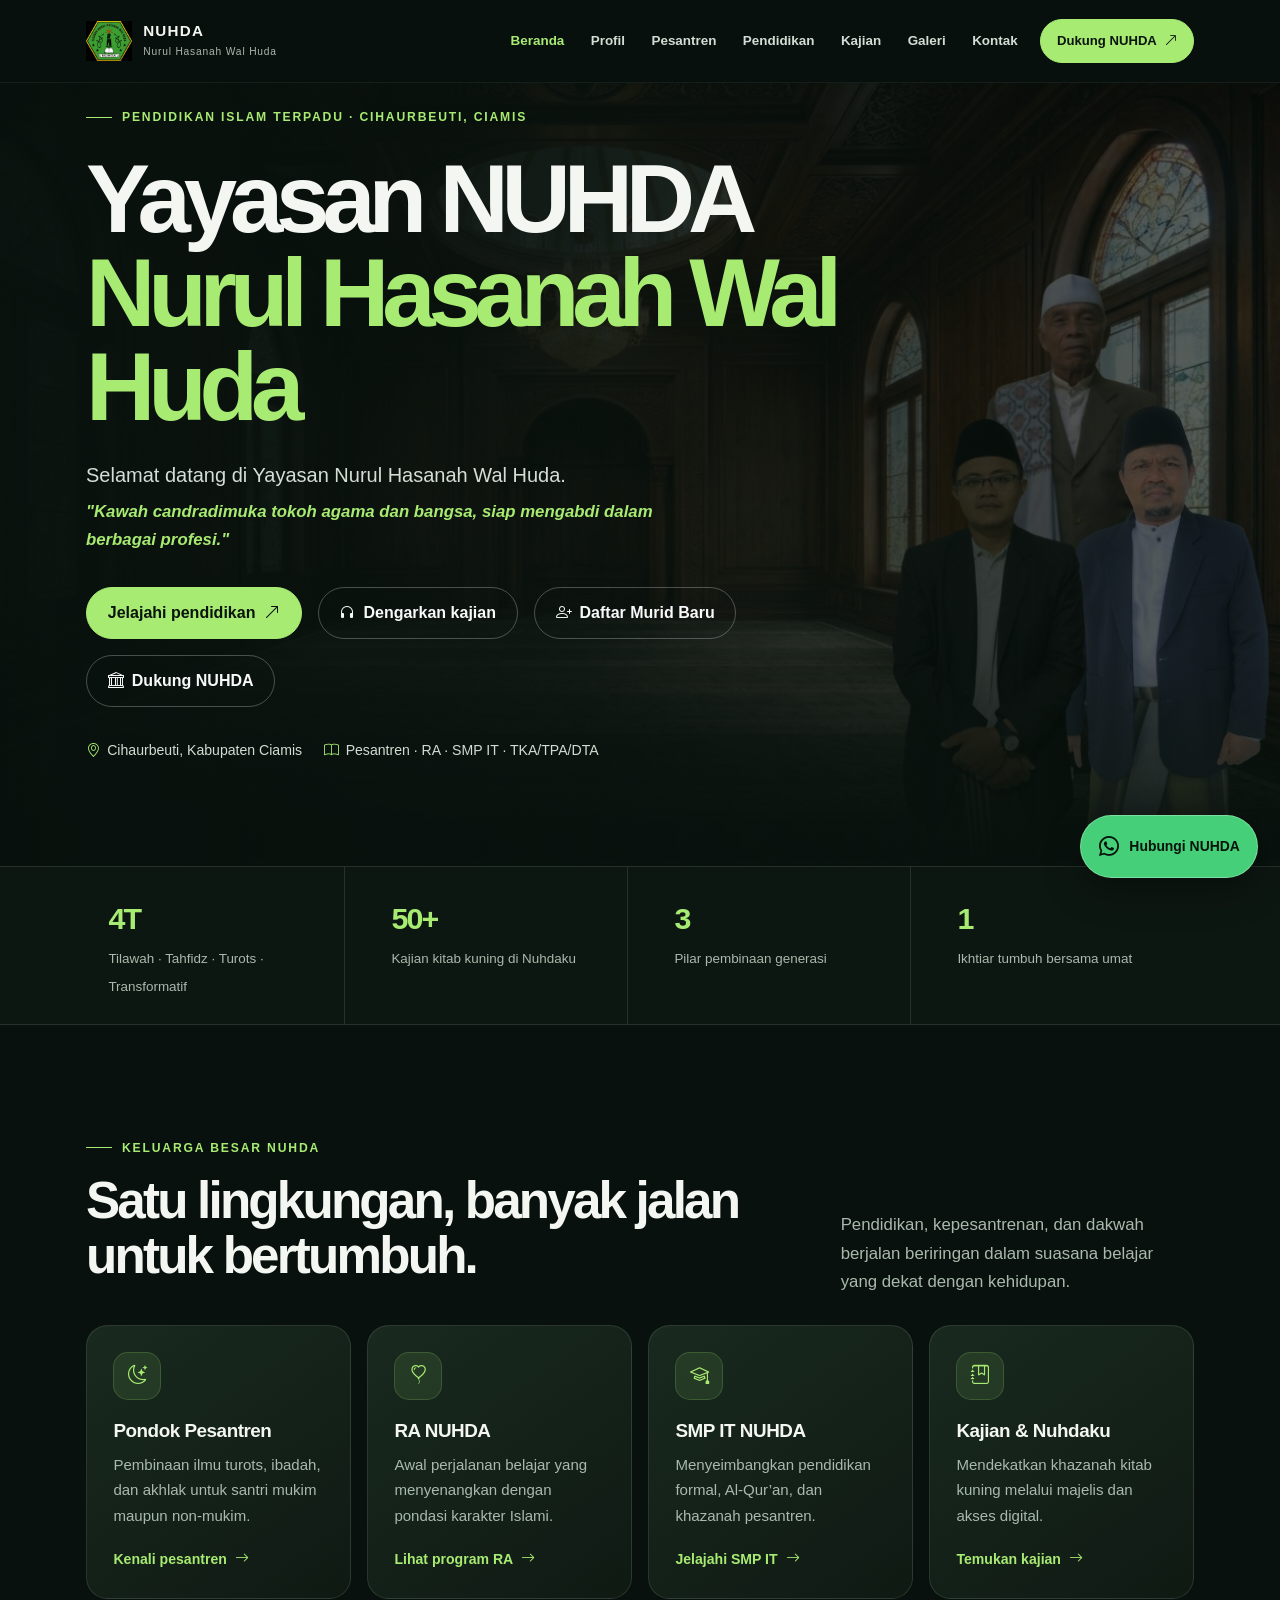
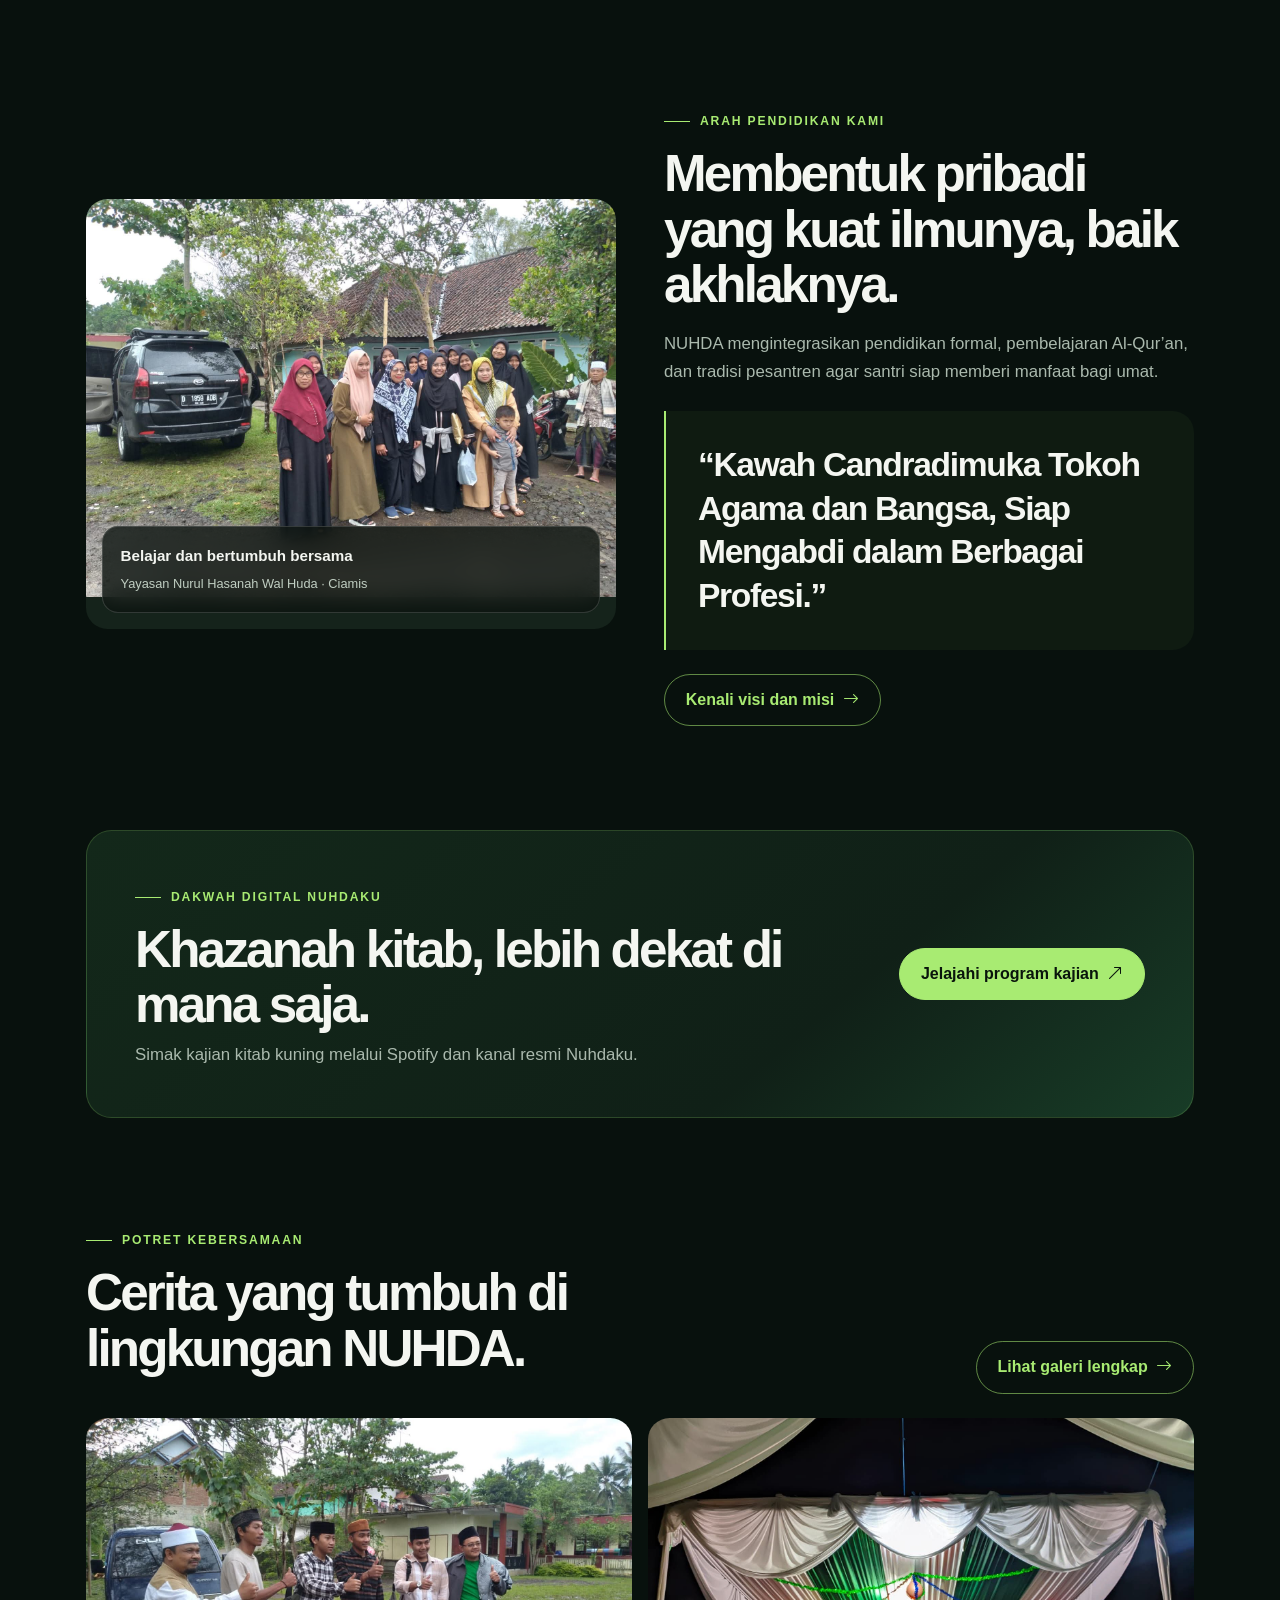
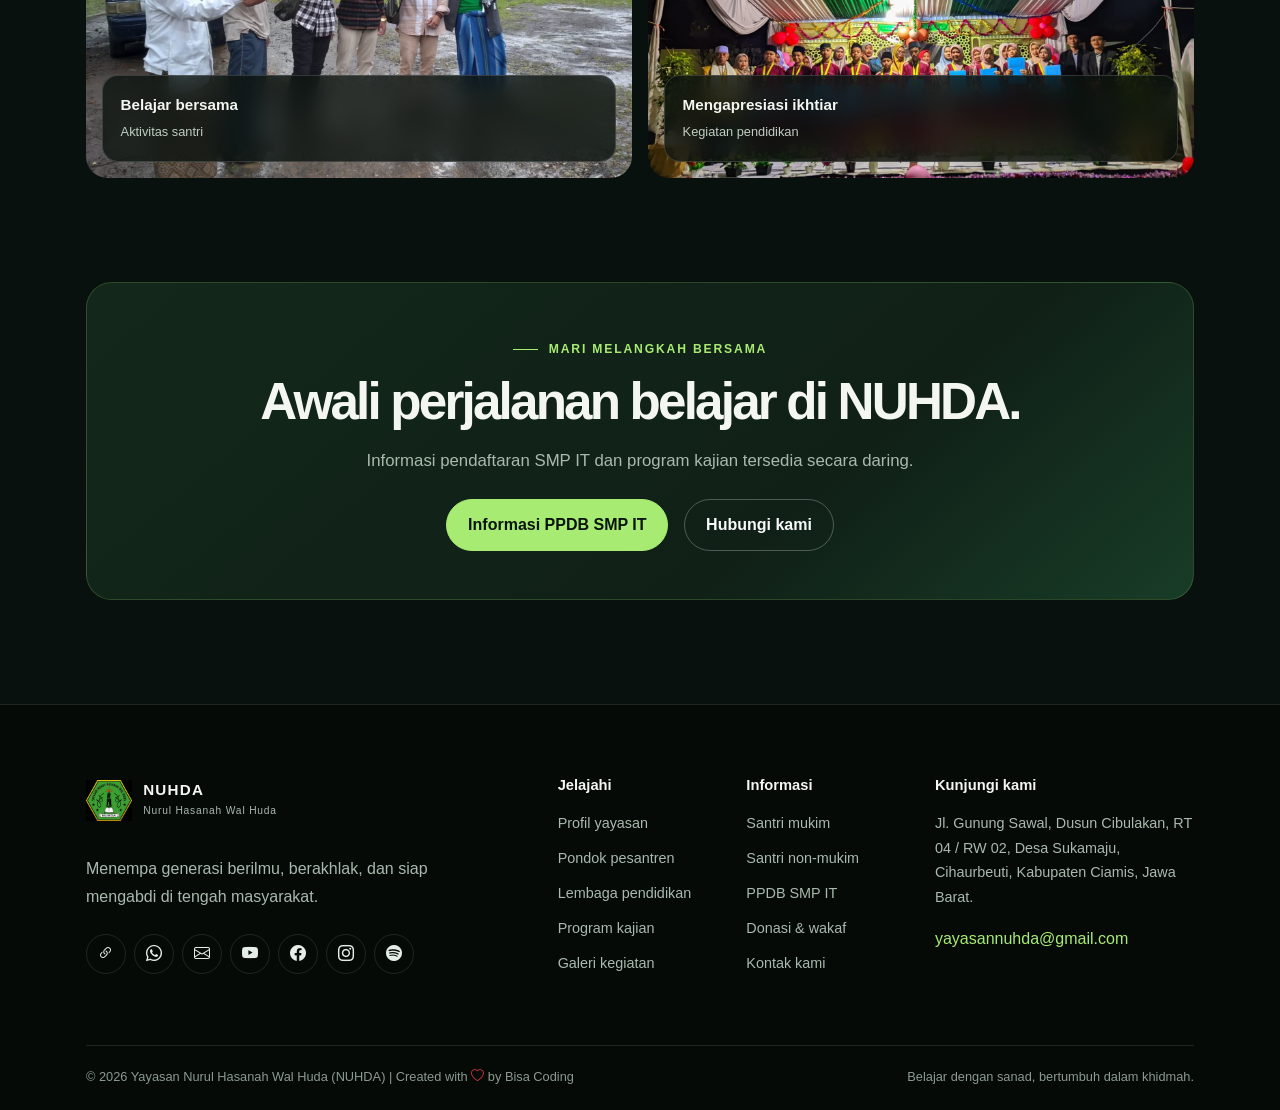
==== commit f8236b61: "perbaikan baru" ====
--- a/index.html
+++ b/index.html
@@ -8,6 +8,7 @@
       content="Yayasan Nurul Hasanah Wal Huda (NUHDA), pondok pesantren dan pendidikan Islam terpadu di Cihaurbeuti, Ciamis."
     />
     <title>Yayasan NUHDA — Tumbuh dalam Ilmu, Mengabdi untuk Umat</title>
+
     <link rel="preconnect" href="https://cdn.jsdelivr.net" />
     <link
       href="https://cdn.jsdelivr.net/npm/bootstrap@5.3.3/dist/css/bootstrap.min.css"
@@ -52,6 +53,11 @@
                 href="https://docs.google.com/forms/d/e/1FAIpQLSdD_iq2Guu_3qUy7nrTUKquyQAvPeMCPxiFYyn03ZFyTXqx8Q/viewform" target="_blank" rel="noopener noreferrer"
                 ><i class="bi bi-person-plus me-2"></i>Daftar Murid Baru</a
               >
+              <a
+                class="btn btn-outline-light"
+                href="pages/donasi.html"
+                ><i class="bi bi-bank me-2"></i>Dukung NUHDA</a
+              >
             </div>
             <div class="hero-meta">
               <span
--- a/assets/css/site.css
+++ b/assets/css/site.css
@@ -274,8 +274,8 @@
   z-index: -2;
   inset: 0;
   content: "";
-  background: url("../img/gallery/WhatsApp Image 2026-10-20 at 20.29.22.jpeg")
-    center 44% / cover no-repeat;
+  background: url("../img/gallery/hero2.jpeg")
+    right / cover no-repeat;
   opacity: 0.48;
 }
 .hero::after {
@@ -539,7 +539,7 @@
 }
 .contact-map-grid {
   display: grid;
-  grid-template-columns: repeat(2, minmax(0, 1fr));
+  grid-template-columns: minmax(0, 1fr);
   gap: 1rem;
   margin-top: 1rem;
 }
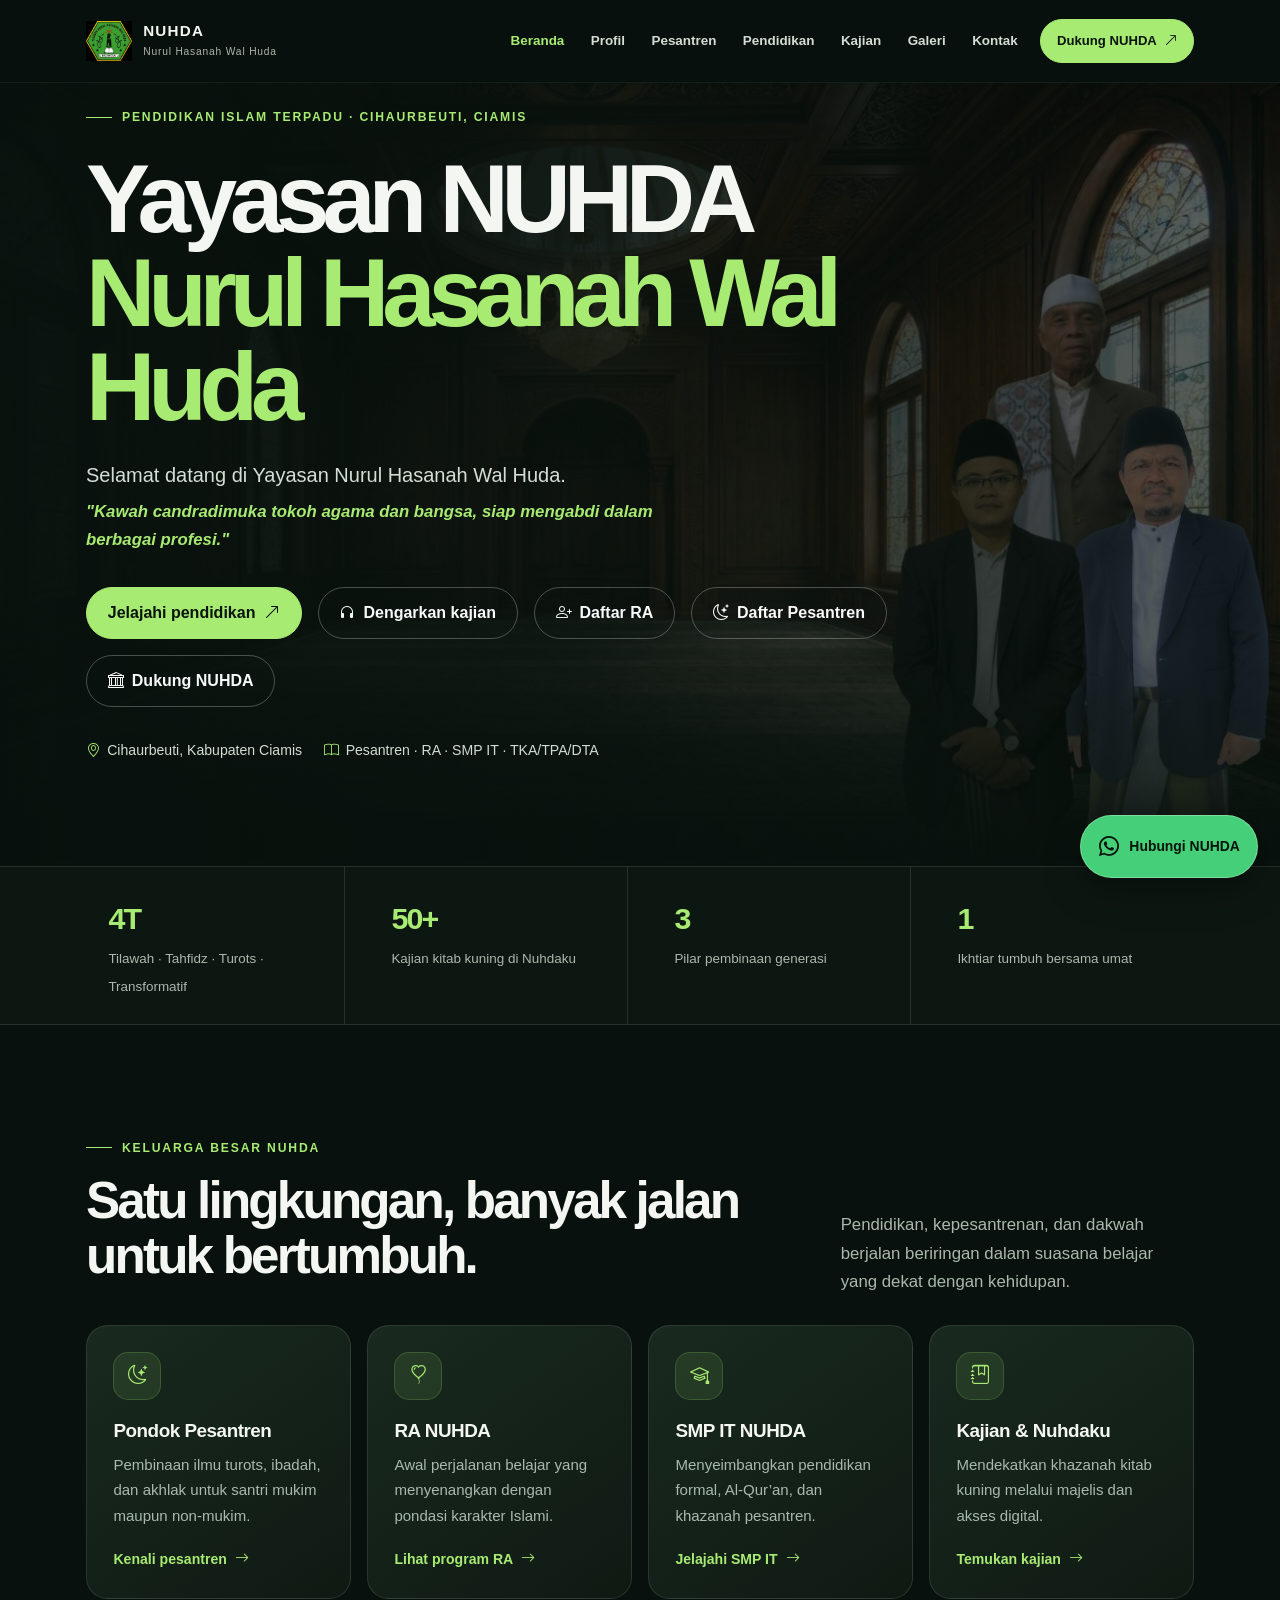
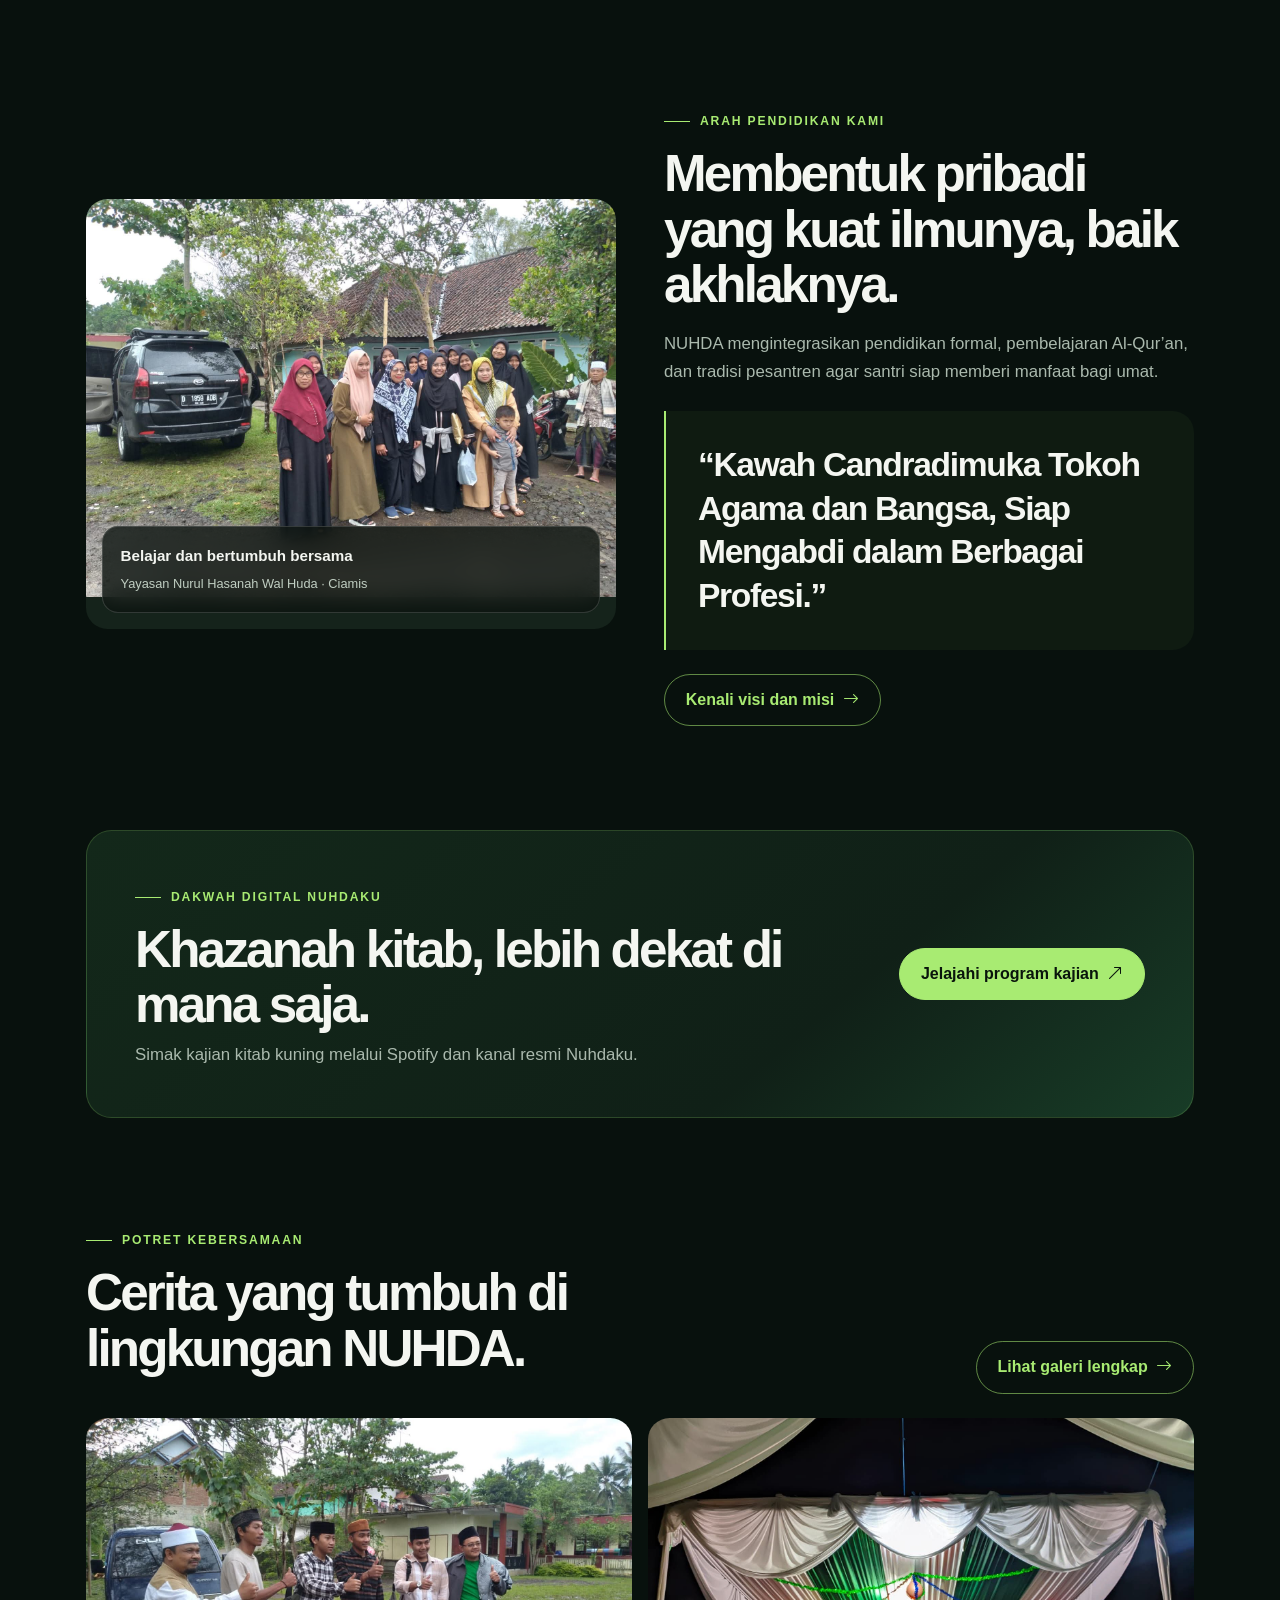
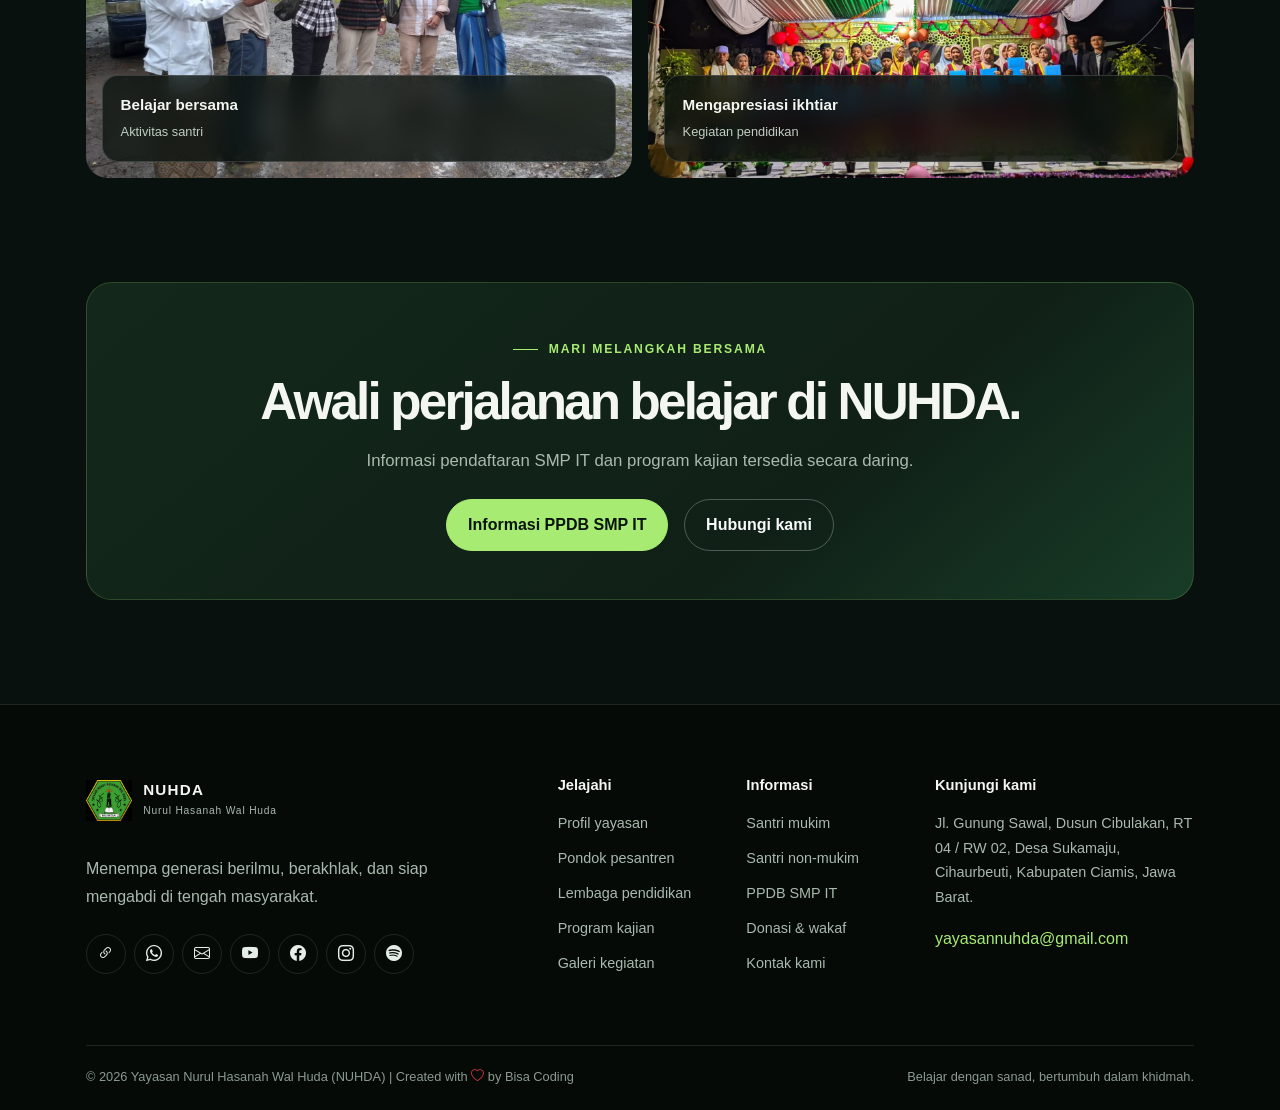
==== commit 892c3e73: "menambahkan sanad dan gform" ====
--- a/index.html
+++ b/index.html
@@ -50,8 +50,17 @@
               >
               <a
                 class="btn btn-outline-light"
-                href="https://docs.google.com/forms/d/e/1FAIpQLSdD_iq2Guu_3qUy7nrTUKquyQAvPeMCPxiFYyn03ZFyTXqx8Q/viewform" target="_blank" rel="noopener noreferrer"
-                ><i class="bi bi-person-plus me-2"></i>Daftar Murid Baru</a
+                href="https://docs.google.com/forms/d/1VfueMe9PccQ7S1OT-O-76LsM9p8Sh7qcifhgc-lSShQ/edit?chromeless=1"
+                target="_blank"
+                rel="noopener noreferrer"
+                ><i class="bi bi-person-plus me-2"></i>Daftar RA</a
+              >
+              <a
+                class="btn btn-outline-light"
+                href="https://forms.gle/r5aX6WGasbyETm2Q7"
+                target="_blank"
+                rel="noopener noreferrer"
+                ><i class="bi bi-moon-stars me-2"></i>Daftar Pesantren</a
               >
               <a
                 class="btn btn-outline-light"
